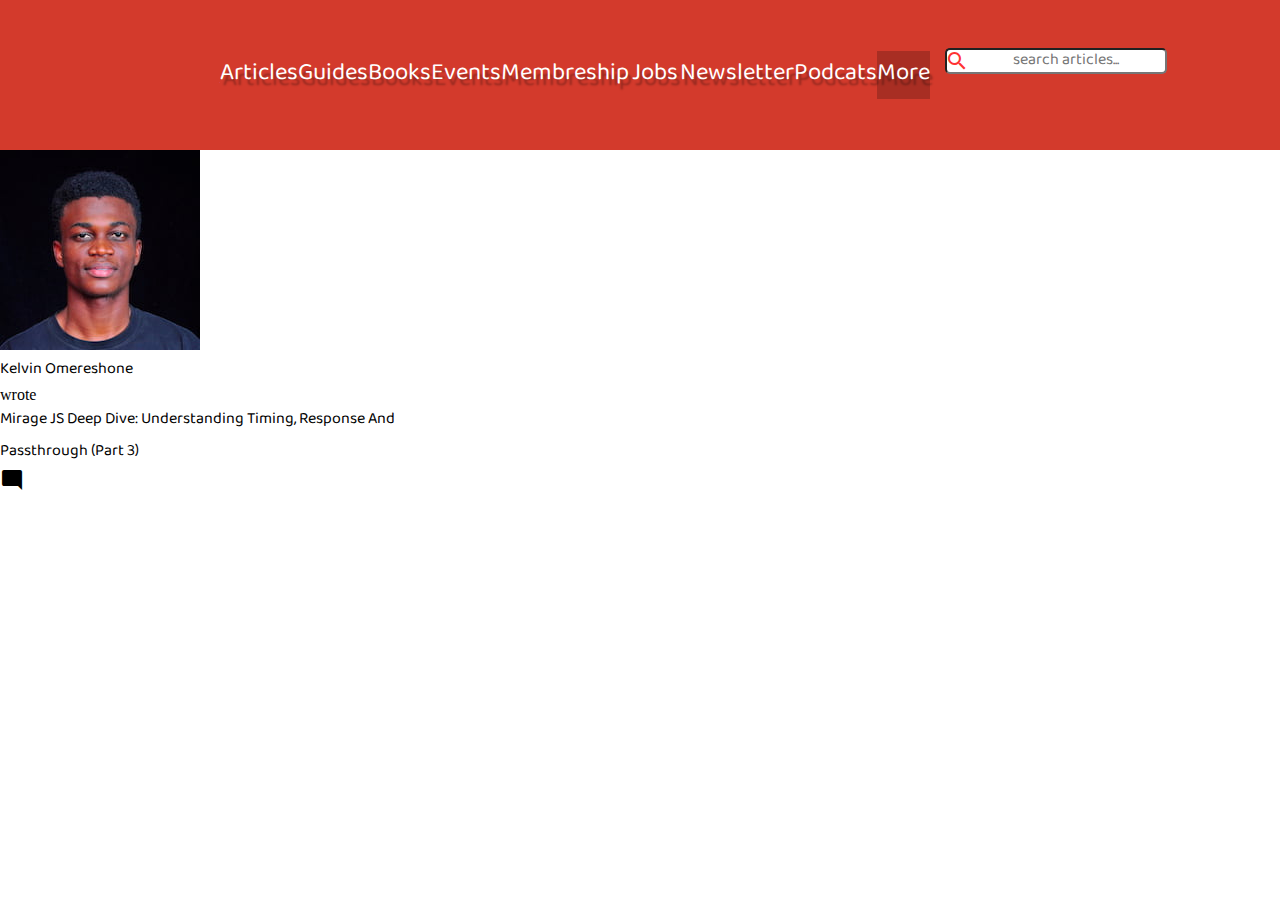
==== index.html @ e2b53fab "WIP" ====
<!DOCTYPE html>
<html>
<head>
	<title>Smashing Magazine</title>
	<link rel="stylesheet" href="CSS/style.css">
	<link rel="stylesheet" href="CSS/reset.css">
	<link href="https://fonts.googleapis.com/icon?family=Material+Icons"
      rel="stylesheet">
     <link href="https://fonts.googleapis.com/css2?family=Baloo+Bhaina+2:wght@800&display=swap" rel="stylesheet">
</head>
<body>
	<header>
		<nav>
			<ul class='nav-grid'>
				<li class='nav-items item1'></li>
				<li class='nav-items item2'>Articles</li>
				<li class='nav-items item3'>Guides</li>
				<li class='nav-items item4'>Books</li>
				<li class='nav-items item5'>Events</li>
				<li class='nav-items item6'>Membreship</li>
				<li class='nav-items item7'>Jobs</li>
				<li class='nav-items item8'>Newsletter</li>
				<li class='nav-items item9'>Podcats</li>
				<div class="more-box">
					<li class='nav-items item10'>More</li>
				</div>
				<div class="searchbox">
					<input type="text" name="fname" placeholder="  search articles..." class='nav-items item11'>
					<div id=search-container>
						<i id='searchicon' class="material-icons">search</i>
					</div>
				</div>
			</ul>
		</nav>
	</header>
	<article>
		<div class="article-grid">
			<div class='first-article'>
				<div class="img-name">
					<img src="images/kelvin-omereshone-200x200.jpg">
					<p>Kelvin Omereshone</p><span>wrote</span>
				</div>	
				<div class="description">
					<p>Mirage JS Deep Dive: Understanding Timing, Response And Passthrough (Part 3)</p><span><i id='commenticon' class="material-icons">mode_comment</i></span>
				</div>
			</div>
			<div class='second-article'></div>
			<div class='third-article'></div>
		</div>
	</article>
		
	
</body>
</html>
---- CSS/style.css ----
p{
	font-family: 'Baloo Bhaina 2', cursive;
}


.nav-grid{
	width: 100%;
	height: 150px;
	display: grid;
	/*justify-content: space-around;*/
	align-items: center;
	grid-template-columns: 220px repeat(9, 1fr) 350px;
	padding: 0;
	background-color: #D33A2C;

}

.nav-items{
	list-style-type:none;
	font-family: 'Baloo Bhaina 2', cursive;
	color: white;
	font-size: 24px;
	text-shadow: 3px 6px 2px rgba(0, 0, 0, .3);
	text-align: center;
}

.more-box{
	text-align: center;
	/*border: 1px solid black;*/
	background-color: rgba(0,0,0,0.2);
}

/*nav-grid.item10{
	border: 1px solid black;
}*/

.nav-items.item11{
	margin-left: 15px;
	padding-left: 15px;
	height: 20px;
	font-size: 16px;
	border-radius: 5px;
	text-shadow: none;
}

#searchicon{
	position: relative;
	top: -25px; 
	left: 15px;
	color: #ff3333;
}

.article-grid{
	display: grid;
	grid-template-columns: repeat(3, 1fr);
}
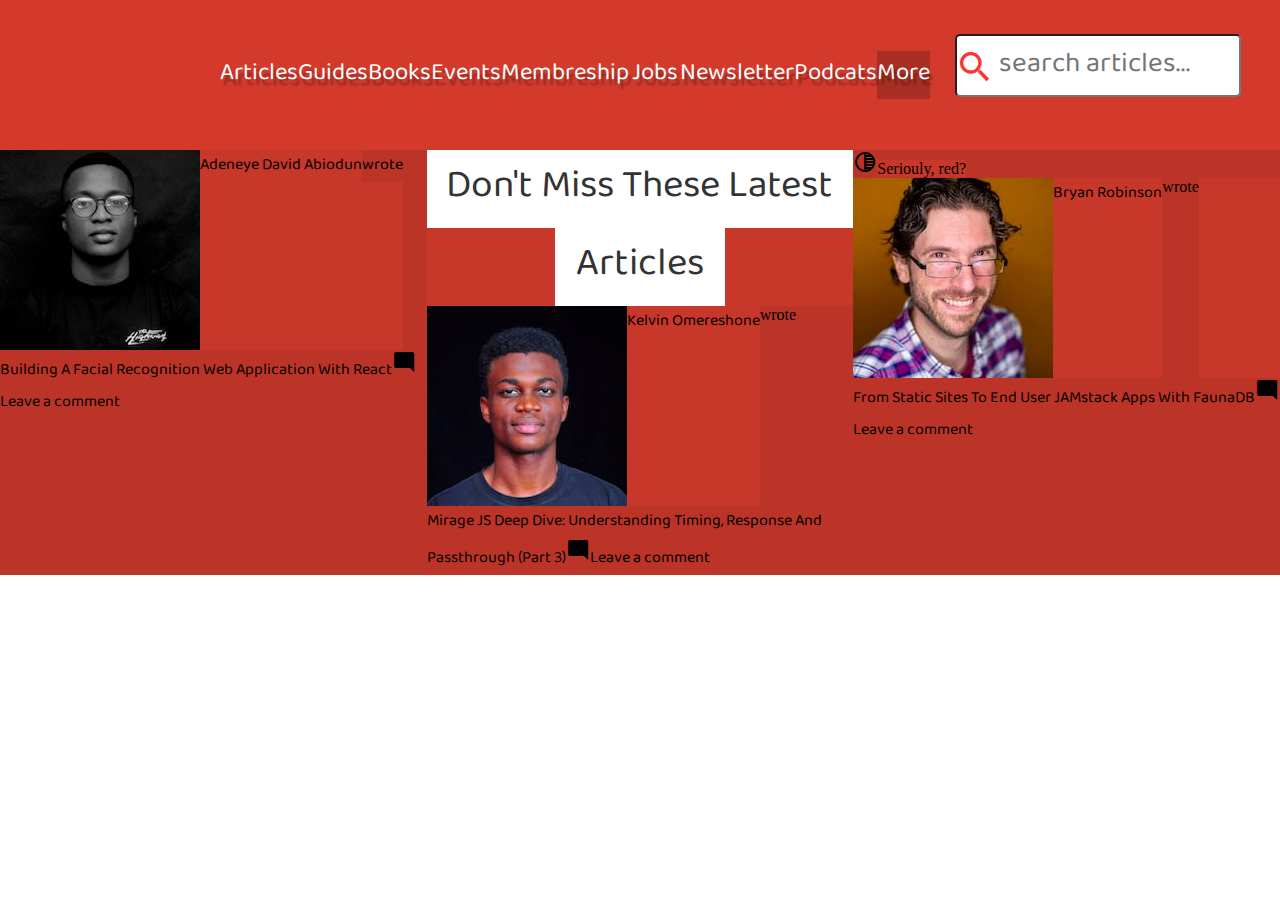
==== commit 055d797a: "WIP" ====
--- a/index.html
+++ b/index.html
@@ -34,19 +34,64 @@
 		</nav>
 	</header>
 	<article>
-		<div class="article-grid">
+		<div class="grid">	
+			<div class='grid-box1'>
+				<div class='flex img-text'>
+					<img src="images/adeneye-david-abiodun-200x200.jpg">
+					<p>Adeneye David Abiodun<span>wrote</span></p>
+				</div>
+				<div class='big-description'>
+					<p>Building A Facial Recognition Web Application With React<span><i id='commenticon' class="material-icons">mode_comment</i>Leave a comment</span></p>
+				</div>
+			</div>
+			<div class='grid-box2'>
+				<div class="title-authors box-item1">
+					 <p id="bg-white" class='authorbox1'>Don't Miss These Latest</p>
+				</div>
+				<div class="title-authors box-item2">
+					<p id="bg-white" class='authorbox2'>Articles</p>
+				</div>
+				<div class='flex img-text'>
+					<img src="images/kelvin-omereshone-200x200.jpg">
+					<p>Kelvin Omereshone</p><span>wrote</span>
+				</div>
+				<div class='big-description'>
+					<p>Mirage JS Deep Dive: Understanding Timing, Response And Passthrough (Part 3)<span><i id='commenticon' class="material-icons">mode_comment</i>Leave a comment</span></p>
+				</div>
+			</div>
+			<div class='grid-box3'>
+				<div id='mini-box'>
+					<i id='tonalityIcon' class="material-icons">tonality</i><span>Seriouly, red?</span>
+				</div>
+				<div class='flex img-text'>
+					<img src="images/robinson-200px.jpg">
+					<p>Bryan Robinson</p><span>wrote</span>
+				</div>
+				<div class='big-description'>
+					<p>From Static Sites To End User JAMstack Apps With FaunaDB<span><i id='commenticon' class="material-icons">mode_comment</i>Leave a comment</span></p>
+				</div>
+			</div>
+		</div>
+		<!-- <div class="grid">
+			<div class='center-div fillbg'>
+				<p>Articles</p>	
+			</div>
+		</div>
+		
+	
+		<div class="grid">		
 			<div class='first-article'>
 				<div class="img-name">
 					<img src="images/kelvin-omereshone-200x200.jpg">
 					<p>Kelvin Omereshone</p><span>wrote</span>
 				</div>	
 				<div class="description">
-					<p>Mirage JS Deep Dive: Understanding Timing, Response And Passthrough (Part 3)</p><span><i id='commenticon' class="material-icons">mode_comment</i></span>
+					</p><span><i id='commenticon' class="material-icons">mode_comment</i></span>
 				</div>
 			</div>
 			<div class='second-article'></div>
 			<div class='third-article'></div>
-		</div>
+		</div> -->
 	</article>
 		
 	
--- a/CSS/style.css
+++ b/CSS/style.css
@@ -34,23 +34,136 @@
 	border: 1px solid black;
 }*/
 
+
+
 .nav-items.item11{
-	margin-left: 15px;
-	padding-left: 15px;
-	height: 20px;
-	font-size: 16px;
+	margin-top: 25px;
+	margin-left: 25px;
+	padding-left: 30px;
+	max-width: 250px;
+	height: 57px;
+	font-size: 28px;
 	border-radius: 5px;
+	text-align: left;
 	text-shadow: none;
 }
 
 #searchicon{
 	position: relative;
-	top: -25px; 
-	left: 15px;
+	top: -50px; 
+	left: 25px;
 	color: #ff3333;
+	font-size: 40px;
 }
 
-.article-grid{
+.grid{
 	display: grid;
 	grid-template-columns: repeat(3, 1fr);
-}+	/*grid-auto-rows: minmax(100px, auto);*/
+
+}
+
+.grid :nth-child(odd){
+	background-color: rgb(188, 52, 40);
+	
+}
+
+.grid :nth-child(even){
+	background-color: rgb(199, 55, 42);
+}
+
+.flex{
+	display: flex;
+
+}
+
+
+
+
+
+.title-authors{
+	
+	text-align: center;
+	font-size: 39px;
+	color: #333333;
+}
+
+#bg-white{
+	background-color: white;
+	text-align: center;
+}
+
+.authorbox1{
+	max-width: 450px;
+	margin: 0 auto;
+}
+
+.authorbox2{
+	max-width: 170px;
+	margin: 0 auto;
+}
+
+/*
+.flex.center{
+	flex: 2;
+}
+
+.flex.right{
+	text-align: right;
+}
+
+.text-center{
+	display: inline-block;
+	text-align: center;
+}
+
+.firstrow{
+	display: flex;
+
+}
+
+.box{
+	display: inline-block;
+	float: right;
+	border-radius: 5px;
+}
+
+.center{
+	padding-top: 50px;
+	text-align: center;
+	vertical-align: end;
+}
+
+.center.firstrow-item1{
+	grid-column: 2;
+}
+
+.center.firstrow-item1 p{
+	font-size: 39px;	
+}
+
+.flex.top{
+	align-items: flex-start;
+	justify-content: center;
+}
+
+
+.center.firstrow-item2{
+	grid-column: 3;
+}
+
+.fillbg{
+	background-color: gray;
+}
+
+.center-div.fillbg{
+	width: 20%;
+	margin: 0 auto;
+	text-align: center;
+	font-size: 39px;
+	color: #333333;
+}
+
+.center-div.fillbg{
+	grid-column: 2;
+}*/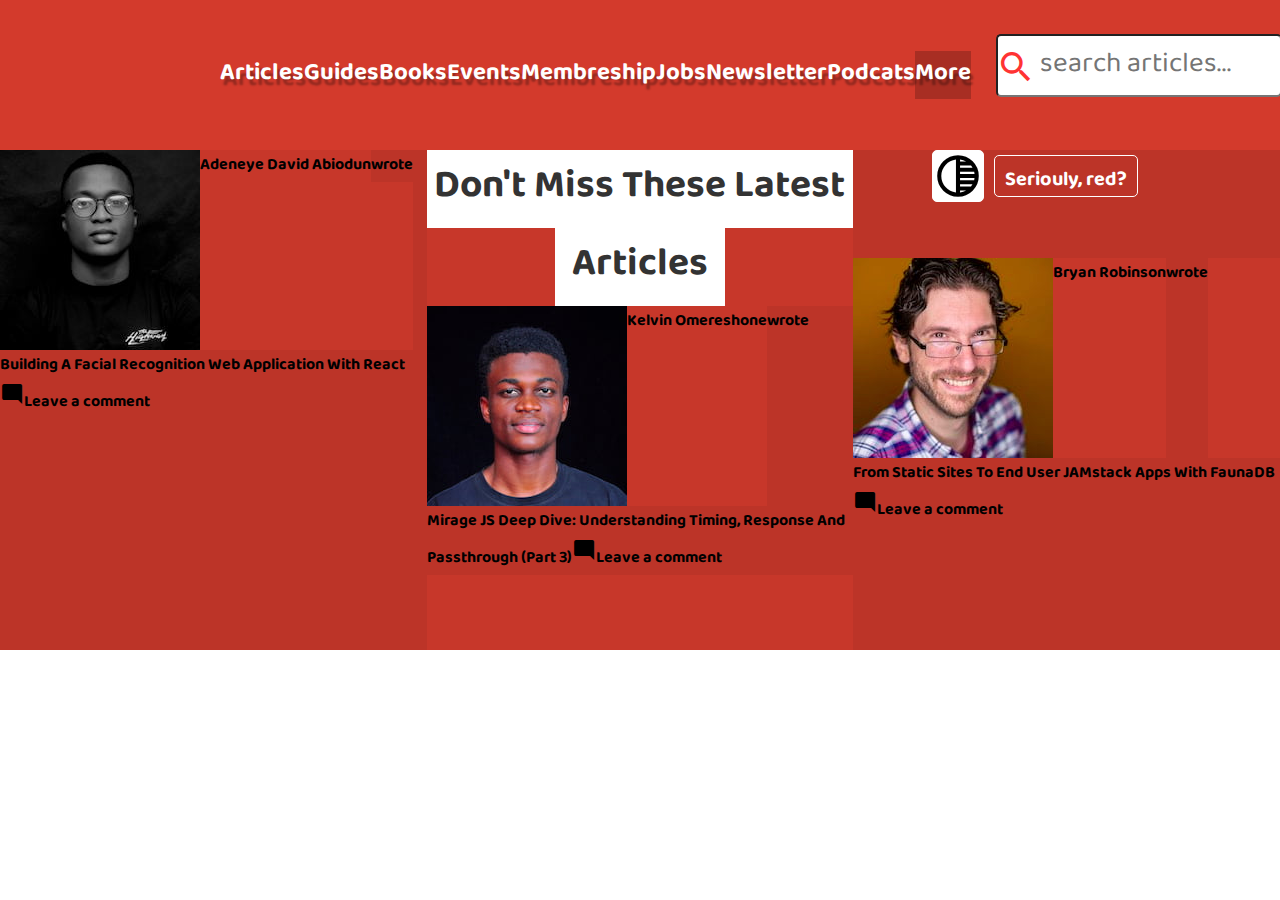
==== commit d9421cd6: "WIP" ====
--- a/index.html
+++ b/index.html
@@ -60,8 +60,10 @@
 				</div>
 			</div>
 			<div class='grid-box3'>
-				<div id='mini-box'>
-					<i id='tonalityIcon' class="material-icons">tonality</i><span>Seriouly, red?</span>
+				<div id='mini-grid'>
+					<div id="mini-container">
+						<span>Seriouly, red?</span><i id='tonalityIcon' class="material-icons">tonality</i>
+					</div>
 				</div>
 				<div class='flex img-text'>
 					<img src="images/robinson-200px.jpg">
--- a/CSS/style.css
+++ b/CSS/style.css
@@ -1,5 +1,7 @@
-p{
+p, li, span{
 	font-family: 'Baloo Bhaina 2', cursive;
+	font-weight: bold;
+	font-weight: 700;
 }
 
 
@@ -59,6 +61,7 @@
 .grid{
 	display: grid;
 	grid-template-columns: repeat(3, 1fr);
+	grid-template-rows: 500px;
 	/*grid-auto-rows: minmax(100px, auto);*/
 
 }
@@ -74,17 +77,13 @@
 
 .flex{
 	display: flex;
-
-}
-
-
-
+}
 
 
 .title-authors{
-	
 	text-align: center;
 	font-size: 39px;
+	font-weight: 700px;
 	color: #333333;
 }
 
@@ -94,7 +93,7 @@
 }
 
 .authorbox1{
-	max-width: 450px;
+	max-width: 500px;
 	margin: 0 auto;
 }
 
@@ -103,6 +102,42 @@
 	margin: 0 auto;
 }
 
+#mini-grid{
+	display: grid;
+	grid-template-columns: 2fr 1fr;
+	grid-auto-rows: 108px;
+	/*padding-top: 25px;
+	height: 108px;*/
+}
+
+#mini-container > *{
+	float: right;
+	border:1px solid white;
+	border-radius: 5px;
+}
+
+#mini-container i{
+	font-size: 50px;
+	background-color: white;
+}
+
+#mini-container span{
+	padding: 10px;
+	position: relative;
+	top: 5px;
+	height: 25px;
+	padding-top:5px;
+	color: white;
+	font-size: 20px;
+	margin-left: 10px;
+}
+
+
+/*#i{
+	border:1px solid white;
+	border-radius: 5px;
+}*/
+
 /*
 .flex.center{
 	flex: 2;
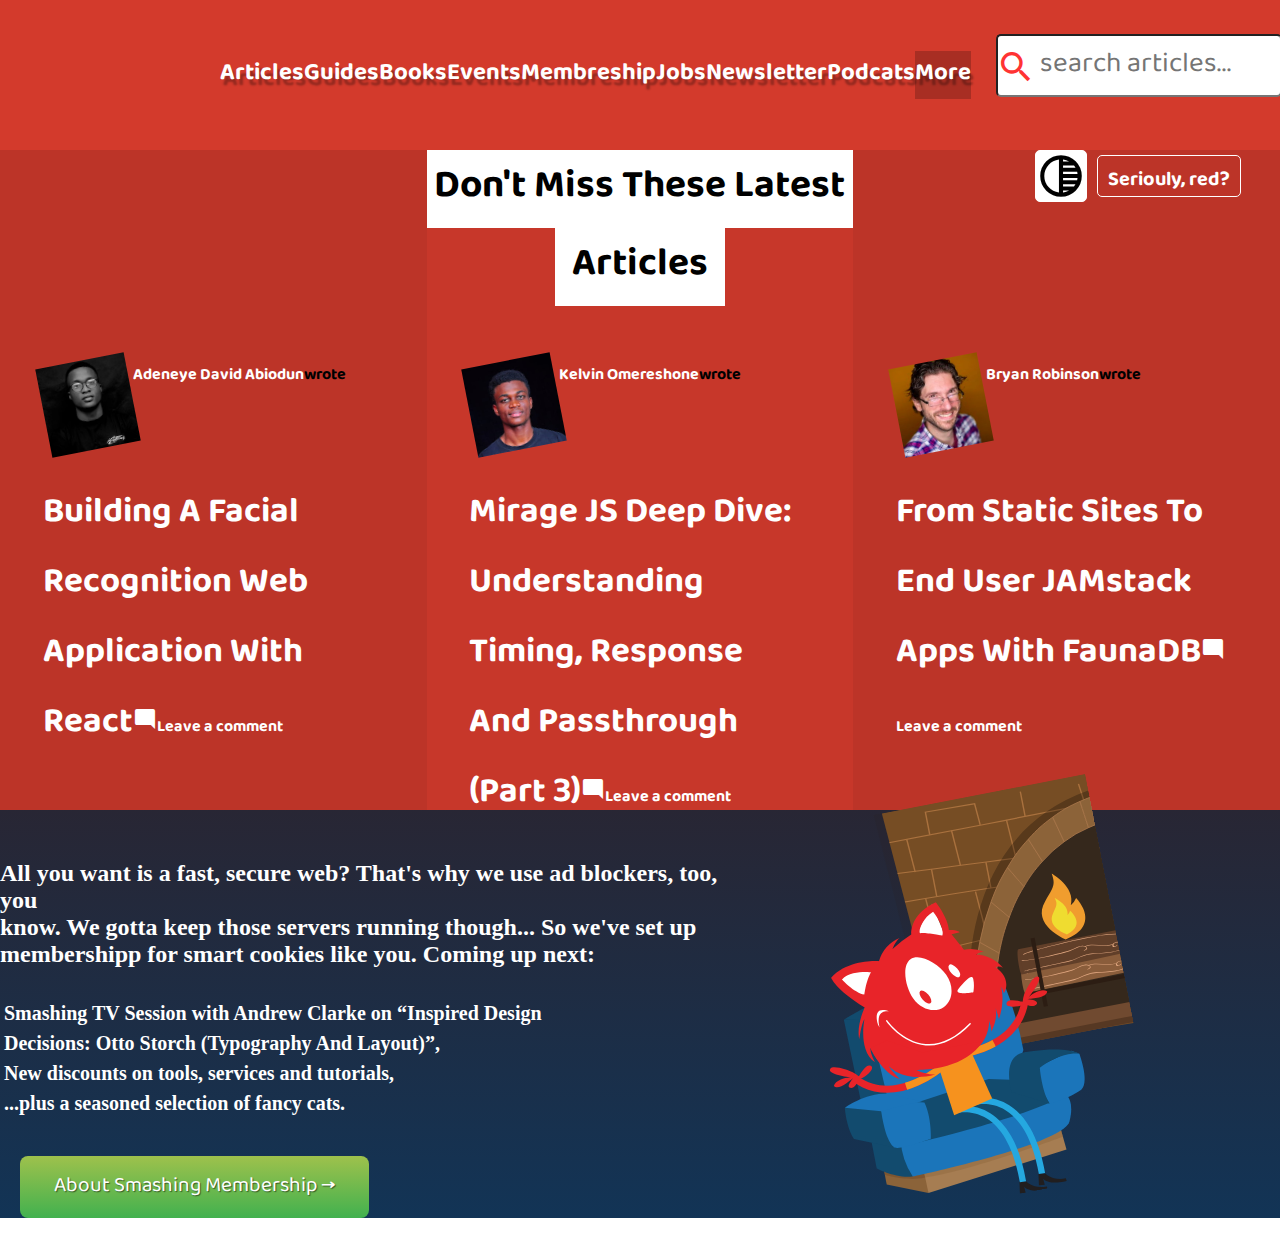
==== commit b51bdee6: "Completed" ====
--- a/index.html
+++ b/index.html
@@ -35,66 +35,90 @@
 	</header>
 	<article>
 		<div class="grid">	
-			<div class='grid-box1'>
-				<div class='flex img-text'>
-					<img src="images/adeneye-david-abiodun-200x200.jpg">
-					<p>Adeneye David Abiodun<span>wrote</span></p>
-				</div>
-				<div class='big-description'>
-					<p>Building A Facial Recognition Web Application With React<span><i id='commenticon' class="material-icons">mode_comment</i>Leave a comment</span></p>
+			<div class='grid-box1 deepred'>
+			</div>
+			<div class='grid-box4 deepred'>
+				<div class="flex-box">
+					<div class='flex img-text'>
+						<img src="images/adeneye-david-abiodun-200x200.jpg">
+						<p>Adeneye David Abiodun</p><span>wrote</span>
+					</div>
+					<div class='big-description flex'>
+						<p>Building A Facial Recognition Web Application With React<span><i id='commenticon' class="material-icons">mode_comment</i>Leave a comment</span></p>
+					</div>
 				</div>
 			</div>
-			<div class='grid-box2'>
+
+			<div class='grid-box2 lightred'>
 				<div class="title-authors box-item1">
 					 <p id="bg-white" class='authorbox1'>Don't Miss These Latest</p>
 				</div>
 				<div class="title-authors box-item2">
 					<p id="bg-white" class='authorbox2'>Articles</p>
 				</div>
-				<div class='flex img-text'>
-					<img src="images/kelvin-omereshone-200x200.jpg">
-					<p>Kelvin Omereshone</p><span>wrote</span>
+			</div>
+			<div class='grid-box5 lightred'>
+				<div class="flex-box">
+					<div class='flex img-text'>
+						<img src="images/kelvin-omereshone-200x200.jpg">
+						<p>Kelvin Omereshone</p><span>wrote</span>
+					</div>
+					<div class='big-description flex'>
+						<p>Mirage JS Deep Dive: Understanding Timing, Response And Passthrough (Part 3)<span><i id='commenticon' class="material-icons">mode_comment</i>Leave a comment</span></p>
+					</div>
 				</div>
-				<div class='big-description'>
-					<p>Mirage JS Deep Dive: Understanding Timing, Response And Passthrough (Part 3)<span><i id='commenticon' class="material-icons">mode_comment</i>Leave a comment</span></p>
-				</div>
+				
 			</div>
-			<div class='grid-box3'>
+			<div class='grid-box3 deepred'>
 				<div id='mini-grid'>
 					<div id="mini-container">
 						<span>Seriouly, red?</span><i id='tonalityIcon' class="material-icons">tonality</i>
 					</div>
 				</div>
-				<div class='flex img-text'>
-					<img src="images/robinson-200px.jpg">
-					<p>Bryan Robinson</p><span>wrote</span>
-				</div>
-				<div class='big-description'>
-					<p>From Static Sites To End User JAMstack Apps With FaunaDB<span><i id='commenticon' class="material-icons">mode_comment</i>Leave a comment</span></p>
+			</div>
+			<div class='grid-box6 deepred'>
+				<div class="flex-box">
+					<div class='flex img-text'>
+						<img src="images/robinson-200px.jpg">
+						<p>Bryan Robinson</p><span>wrote</span>
+					</div>
+					<div class='big-description flex'>
+						<p>From Static Sites To End User JAMstack Apps With FaunaDB<span><i id='commenticon' class="material-icons">mode_comment</i>Leave a comment</span></p>
+					</div>
 				</div>
 			</div>
 		</div>
-		<!-- <div class="grid">
-			<div class='center-div fillbg'>
-				<p>Articles</p>	
-			</div>
-		</div>
-		
-	
-		<div class="grid">		
-			<div class='first-article'>
-				<div class="img-name">
-					<img src="images/kelvin-omereshone-200x200.jpg">
-					<p>Kelvin Omereshone</p><span>wrote</span>
-				</div>	
-				<div class="description">
-					</p><span><i id='commenticon' class="material-icons">mode_comment</i></span>
-				</div>
-			</div>
-			<div class='second-article'></div>
-			<div class='third-article'></div>
-		</div> -->
 	</article>
+	<section>
+        <div class="catlogo-containergrid">
+        	<div class="grid1">
+        		<div class='box-right'>
+        			<p class="membership-text">
+	                	All you want is a <strong>fast, secure web</strong>? That's why we use ad blockers, too, you <br>
+	                	know. We gotta keep those servers running though... So we've set up <br>
+	               	 	membershipp for smart cookies like you. Coming up next:
+		            </p>
+		            <ul class="membership-list">
+		                <li>Smashing TV Session with Andrew Clarke on <strong>“Inspired Design <br>
+		                    Decisions: Otto Storch (Typography And Layout)</strong>”,</li>
+		                <li>New discounts on tools, services and tutorials,</li>
+		                <li>...plus a seasoned selection of fancy cats.</li>
+		            </ul>
+		            <div class="about-membership">
+		                <a href="https://www.smashingmagazine.com/membership/">
+		                    <button class="membership-button" type="button">
+		                        About Smashing Membership  →
+		                    </button>
+		                </a>
+		            </div>
+        		</div>
+        		
+        	</div>
+            <div class="cat-illustration">
+                <img src="images/cat-firechat.svg" alt="Cat Illustration">
+            </div>
+        </div>
+	</section>
 		
 	
 </body>
--- a/CSS/style.css
+++ b/CSS/style.css
@@ -3,6 +3,7 @@
 	font-weight: bold;
 	font-weight: 700;
 }
+
 
 
 .nav-grid{
@@ -61,24 +62,56 @@
 .grid{
 	display: grid;
 	grid-template-columns: repeat(3, 1fr);
-	grid-template-rows: 500px;
+	grid-template-rows: 160px 500px;
+	/*grid-template-rows: 500px;*/
 	/*grid-auto-rows: minmax(100px, auto);*/
-
-}
-
+}
+
+
+/*all letters are white*/
+.grid p{
+	color: white;
+}
+
+/*
 .grid :nth-child(odd){
+	background-color: rgb(188, 52, 40);	
+}*/
+
+.deepred{
 	background-color: rgb(188, 52, 40);
-	
-}
-
-.grid :nth-child(even){
+
+}
+
+.lightred{
 	background-color: rgb(199, 55, 42);
 }
 
 .flex{
 	display: flex;
-}
-
+	justify-content: left;
+}
+
+.flex-box{
+	width: 80%;
+	margin: 0 auto;
+
+}
+
+.flex.img-text{
+	padding-bottom: 30px;
+}
+
+.big-description{
+	font-size: 35px;
+	/*keep all text on one line
+	white-space:nowrap;
+    overflow:hidden;*/
+}
+
+.big-description span,i{
+	font-size: 16px;
+}
 
 .title-authors{
 	text-align: center;
@@ -104,7 +137,7 @@
 
 #mini-grid{
 	display: grid;
-	grid-template-columns: 2fr 1fr;
+	grid-template-columns: 10fr 1fr;
 	grid-auto-rows: 108px;
 	/*padding-top: 25px;
 	height: 108px;*/
@@ -132,6 +165,113 @@
 	margin-left: 10px;
 }
 
+.grid-box2 p{
+	color: black;
+}
+
+.grid-box4{
+	grid-row:2;
+	grid-column: 1;
+}
+
+.grid-box5{
+	grid-row:2;
+	grid-column: 2;
+}
+
+.grid-box6{
+	grid-row:2;
+	grid-column: 3;
+}
+
+.grid-box4,.grid-box5,.grid-box6{
+	padding-top: 50px;
+
+}
+
+.grid-box4 img,.grid-box5 img,.grid-box6 img{
+	transform: rotate(-11deg);
+	height: 90px;
+	width: 90px;
+}
+
+.grid-box4 img:hover, .grid-box5 img:hover, .grid-box6 img:hover{
+	transform: rotate(0);
+	
+}
+
+.catlogo-containergrid{
+	background: #282634;
+    background-image: linear-gradient(#282634,#123456); 
+    display: grid;
+	grid-template-columns: 1.5fr 1fr;
+}
+
+.grid1{
+	display: flex;
+	justify-content: flex-end;
+	/*text-align: right;*/
+	padding-right: 50px;
+}
+
+.cat-illustration{
+	padding-left: 50px;
+}
+
+.membership-list {
+    list-style-type: disc;
+    padding-bottom: 30px;
+
+    margin-bottom: .5em;
+    padding-left: .25em;
+
+}
+
+.membership-list li{
+    color: white;
+    font-family: 'Merriweather', serif;
+    font-size: 20px;
+    line-height: 30px;
+}
+
+
+
+.about-membership {
+    margin-left: 20px;
+}
+
+.membership-button {
+    background: linear-gradient(#9ec14c,#41b14f);
+    width: 50%;
+    border-radius: 8px;
+    color: white;
+    font-family: 'Baloo Bhaina 2', cursive;
+    font-size: 21px;
+    text-shadow: 1px 1px 1px rgba(0,0,0,.5);
+    border: none;
+    padding: 10px;
+}
+
+.cat-illustration {
+    max-width: 250px;
+    transform: rotate(-11deg);
+    cursor: pointer;
+    transition: transform .2s ease-out,-webkit-transform .2s ease-out;
+}
+
+.cat-illustration:hover {
+    transform: rotate(0);
+    transition: transform .2s ease-out,-webkit-transform .2s ease-out;
+}
+
+.membership-text{
+	padding-bottom: 30px;
+	margin-top: 50px;
+	font-family: 'Merriweather', serif;
+	color: white;
+	font-size: 24px;
+}
+
 
 /*#i{
 	border:1px solid white;
